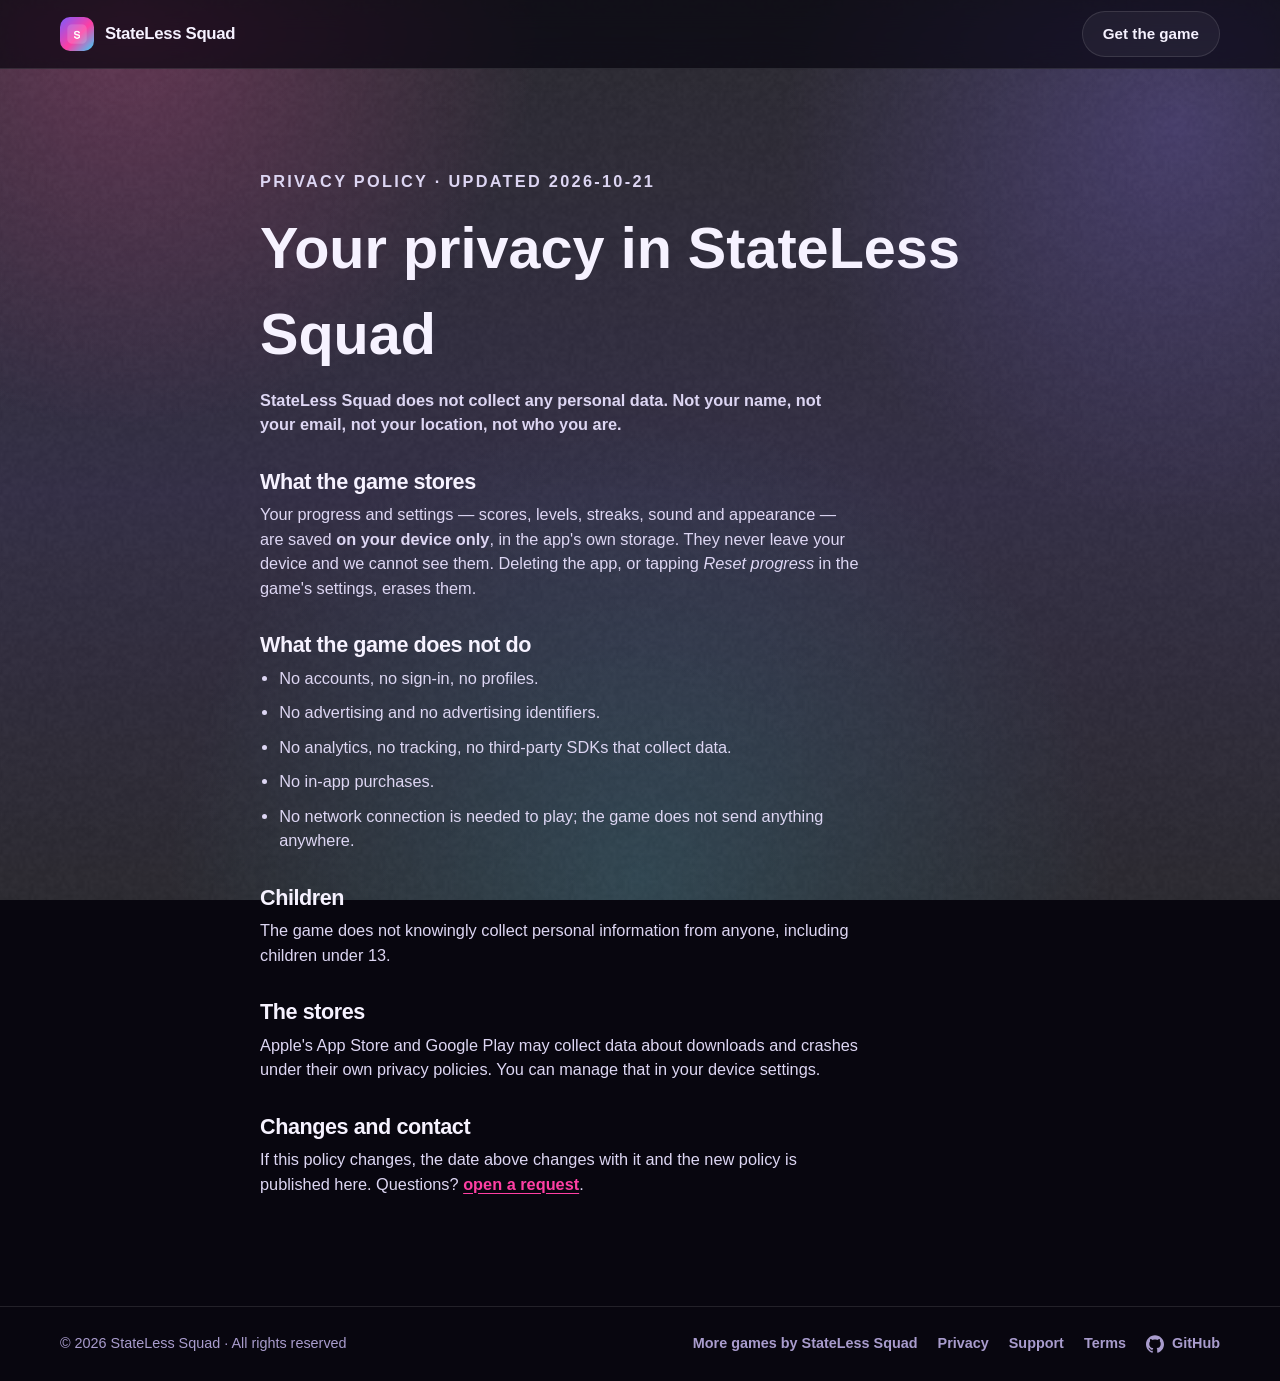
==== privacy/index.html @ 370c6817 "Initial commit" ====
<!doctype html>
<html lang="en" data-theme="dark">
<head>
  <meta charset="utf-8">
  <meta name="viewport" content="width=device-width, initial-scale=1, viewport-fit=cover">
  <meta name="color-scheme" content="dark">
  <title>Privacy policy — StateLess Squad</title>
  <meta name="description" content="How StateLess Squad by StateLess Squad handles your data: it collects none, and your progress stays on your device.">
  <meta name="robots" content="index, follow, max-image-preview:large">
  <meta name="keywords" content="games, puzzle, arcade, word game, 3d, offline games">
  <link rel="canonical" href="https://statelesssquad.github.io/sample-app-skeleton-public/privacy/">
  <meta property="og:type" content="website">
  <meta property="og:site_name" content="StateLess Squad">
  <meta property="og:locale" content="en_US">
  <meta property="og:title" content="Privacy policy — StateLess Squad">
  <meta property="og:description" content="How StateLess Squad by StateLess Squad handles your data: it collects none, and your progress stays on your device.">
  <meta property="og:image" content="https://statelesssquad.github.io/sample-app-skeleton-public/assets/og.png">
  <meta property="og:image:width" content="1200">
  <meta property="og:image:height" content="630">
  <meta property="og:image:alt" content="StateLess Squad: One kit. Every kind of game.">
  <meta property="og:url" content="https://statelesssquad.github.io/sample-app-skeleton-public/privacy/">
  <meta name="twitter:card" content="summary_large_image">
  <meta name="twitter:title" content="Privacy policy — StateLess Squad">
  <meta name="twitter:description" content="How StateLess Squad by StateLess Squad handles your data: it collects none, and your progress stays on your device.">
  <meta name="twitter:image" content="https://statelesssquad.github.io/sample-app-skeleton-public/assets/og.png">
  <meta name="twitter:image:alt" content="StateLess Squad: One kit. Every kind of game.">
  <meta name="theme-color" content="#08060f">
  <meta name="apple-mobile-web-app-title" content="StateLess Squad">
  <link rel="manifest" href="../manifest.webmanifest">
  <link rel="icon" href="../assets/favicon.png">
  <link rel="apple-touch-icon" href="../assets/icon.png">
  
  <link rel="stylesheet" href="../assets/style.css">
  
</head>
<body>
  <svg width="0" height="0" style="position:absolute" aria-hidden="true" focusable="false">
<symbol id="mark-apple" viewBox="0 0 24 24"><path fill="currentColor" d="M12.152 6.896c-.948 0-2.415-1.078-3.96-1.04-2.04.027-3.91 1.183-4.961 3.014-2.117 3.675-.546 9.103 1.519 12.09 1.013 1.454 2.208 3.09 3.792 3.039 1.52-.065 2.09-.987 3.935-.987 1.831 0 2.35.987 3.96.948 1.637-.026 2.676-1.48 3.676-2.948 1.156-1.688 1.636-3.325 1.662-3.415-.039-.013-3.182-1.221-3.22-4.857-.026-3.04 2.48-4.494 2.597-4.559-1.429-2.09-3.623-2.324-4.39-2.376-2-.156-3.675 1.09-4.61 1.09zM15.53 3.83c.843-1.012 1.4-2.427 1.245-3.83-1.207.052-2.662.805-3.532 1.818-.78.896-1.454 2.338-1.273 3.714 1.338.104 2.715-.688 3.559-1.701"/></symbol>
<symbol id="mark-play" viewBox="0 0 24 24"><path fill="#00A0FF" d="M1.1 1.4C1 1.7 1 2.1 1 2.6v18.8c0 .5 0 .9.1 1.2l.1.1L12 12l.1-.1L1.2 1.3l-.1.1z"/><path fill="#FFD400" d="M15.1 8.4l-3.1-3.1-.1.1L4.3 13l.1.1 7.6 7.6 3.1-3.1c.8-.8.8-2 0-2.8l-3-2.7z"/><path fill="#F342A9" d="M15.1 8.4L12 5.3 1.1 16.2c.2.2.4.3.7.5l11.2-6.3 2.1-2z"/><path fill="#20A5F7" d="M15.1 15.2L3.9 9.9c-.3-.2-.5-.3-.7-.5L15 1.6c.9-.8 1.6-.5 2 .1l6.9 6.9c.8.8.8 2 0 2.8l-6.8 6.8z"/></symbol>
<symbol id="mark-web" viewBox="0 0 24 24"><path fill="currentColor" d="M12 2a10 10 0 1 0 0 20 10 10 0 0 0 0-20Zm6.9 6h-3a15.7 15.7 0 0 0-1.4-3.6A8 8 0 0 1 18.9 8ZM12 4.1c.8 1.1 1.5 2.4 1.9 3.9h-3.8c.4-1.5 1.1-2.8 1.9-3.9ZM4.3 14a8.2 8.2 0 0 1 0-4h3.4a16.5 16.5 0 0 0 0 4H4.3Zm.8 2h3a15.7 15.7 0 0 0 1.4 3.6A8 8 0 0 1 5.1 16Zm3-8h-3a8 8 0 0 1 4.4-3.6A15.7 15.7 0 0 0 8.1 8ZM12 19.9c-.8-1.1-1.5-2.4-1.9-3.9h3.8c-.4 1.5-1.1 2.8-1.9 3.9Zm2.3-5.9H9.7a14.7 14.7 0 0 1 0-4h4.6a14.7 14.7 0 0 1 0 4Zm.3 5.6a15.7 15.7 0 0 0 1.4-3.6h3a8 8 0 0 1-4.4 3.6Zm1.7-5.6a16.5 16.5 0 0 0 0-4h3.4a8.2 8.2 0 0 1 0 4h-3.4Z"/></symbol>
<symbol id="mark-github" viewBox="0 0 24 24"><path fill="currentColor" d="M12 .297c-6.63 0-12 5.373-12 12 0 5.303 3.438 9.8 8.205 11.385.6.113.82-.258.82-.577 0-.285-.01-1.04-.015-2.04-3.338.724-4.042-1.61-4.042-1.61C4.422 18.07 3.633 17.7 3.633 17.7c-1.087-.744.084-.729.084-.729 1.205.084 1.838 1.236 1.838 1.236 1.07 1.835 2.809 1.305 3.495.998.108-.776.417-1.305.76-1.605-2.665-.3-5.466-1.332-5.466-5.93 0-1.31.465-2.38 1.235-3.22-.135-.303-.54-1.523.105-3.176 0 0 1.005-.322 3.3 1.23.96-.267 1.98-.399 3-.405 1.02.006 2.04.138 3 .405 2.28-1.552 3.285-1.23 3.285-1.23.645 1.653.24 2.873.12 3.176.765.84 1.23 1.91 1.23 3.22 0 4.61-2.805 5.625-5.475 5.92.42.36.81 1.096.81 2.22 0 1.606-.015 2.896-.015 3.286 0 .315.21.69.825.57C20.565 22.092 24 17.592 24 12.297c0-6.627-5.373-12-12-12"/></symbol>
</svg>
  <div class="aurora" aria-hidden="true"></div>
  <div class="grain" aria-hidden="true"></div>
  <header class="nav">
    <div class="wrap">
      <a class="logo" href="../">
        <img src="../assets/icon.png" alt="" width="34" height="34">
        StateLess Squad
      </a>
      <a class="btn btn-ghost" href="../#get">Get the game</a>
    </div>
  </header>
  <main id="top"><article class="legal">
    <div class="wrap narrow">
      <p class="eyebrow">Privacy policy · updated 2026-10-21</p>
      <h1>Your privacy in StateLess Squad</h1>
      <p class="lede">StateLess Squad does not collect any personal data. Not your name, not your email, not your location, not who you are.</p>

      <h2>What the game stores</h2>
      <p>Your progress and settings — scores, levels, streaks, sound and appearance — are saved <strong>on your device only</strong>, in the app's own storage. They never leave your device and we cannot see them. Deleting the app, or tapping <em>Reset progress</em> in the game's settings, erases them.</p>

      <h2>What the game does not do</h2>
      <ul>
        <li>No accounts, no sign-in, no profiles.</li>
        <li>No advertising and no advertising identifiers.</li>
        <li>No analytics, no tracking, no third-party SDKs that collect data.</li>
        <li>No in-app purchases.</li>
        <li>No network connection is needed to play; the game does not send anything anywhere.</li>
      </ul>

      
      
      

      <h2>Children</h2><p>The game does not knowingly collect personal information from anyone, including children under 13.</p>

      <h2>The stores</h2>
      <p>Apple's App Store and Google Play may collect data about downloads and crashes under their own privacy policies. You can manage that in your device settings.</p>

      <h2>Changes and contact</h2>
      <p>If this policy changes, the date above changes with it and the new policy is published here. Questions? <a href="https://github.com/StatelessSquad/sample-app-skeleton-public/issues" rel="noopener">open a request</a>.</p>
    </div>
  </article></main>
  <footer>
    <div class="wrap">
      <span>&copy; 2026 StateLess Squad · All rights reserved</span>
      <nav aria-label="Legal">
        <a href="https://statelesssquad.github.io/stateless-squad-game-publisher-public/">More games by StateLess Squad</a>
        <a href="../privacy/">Privacy</a>
        <a href="../support/">Support</a>
        <a href="../terms/">Terms</a>
        <a href="https://github.com/StatelessSquad/sample-app-skeleton-public"><svg class="mark" aria-hidden="true"><use href="#mark-github"/></svg>GitHub</a>
      </nav>
    </div>
  </footer>
  <script src="../assets/app.js" defer></script>
</body>
</html>
---- assets/style.css ----
/* The product page — StateLess-Cube's public page, as a template.
 *
 * The same lessons as the games apply: no blur filters on big surfaces, no
 * animated shadows, motion on the compositor only (transform / opacity).
 * The generator writes the game's colours into the tokens at the top.
 */

:root {
  --accent: #ff3fa4;
  --accent2: #7c5cff;
  --accent3: #31d8ff;
  --grad: linear-gradient(110deg, var(--accent), var(--accent2) 52%, var(--accent3));
  --radius: 28px;
  --ease: cubic-bezier(0.2, 0.8, 0.2, 1);
  --max: 1160px;
  --pad: clamp(20px, 5vw, 40px);
  --bg: #08060f;
  --bg2: #150e2e;
  --surface: rgba(255, 255, 255, 0.05);
  --surface-2: rgba(255, 255, 255, 0.1);
  --border: rgba(255, 255, 255, 0.11);
  --text: #f6f2ff;
  --text-2: #ddd6f3;
  --muted: #a99ccd;
  --shadow: rgba(8, 4, 24, 0.6);
  --phone: linear-gradient(160deg, #3b3160, #16122a 45%, #2a2347);
  --glow: 32%;
  --grain: 0.3;
  color-scheme: dark;
}

* {
  box-sizing: border-box;
  margin: 0;
  padding: 0;
}

html {
  scroll-behavior: smooth;
  overflow-x: clip;
}

body {
  font-family:
    ui-rounded, "SF Pro Rounded", -apple-system, BlinkMacSystemFont, "Segoe UI", Inter, Roboto, Arial,
    sans-serif;
  background: var(--bg);
  color: var(--text);
  line-height: 1.5;
  -webkit-font-smoothing: antialiased;
  overflow-x: hidden;
}

img,
video,
svg {
  display: block;
  max-width: 100%;
}

img {
  height: auto;
}

a {
  color: inherit;
  text-decoration: none;
}

/* -- ambient backdrop (gradients only, no blur filters) ------------------ */

.aurora {
  position: fixed;
  inset: 0;
  z-index: -2;
  pointer-events: none;
  background:
    radial-gradient(
      52vw 52vw at 10% 2%,
      color-mix(in srgb, var(--accent) var(--glow), transparent),
      transparent 62%
    ),
    radial-gradient(
      48vw 48vw at 92% 14%,
      color-mix(in srgb, var(--accent2) var(--glow), transparent),
      transparent 64%
    ),
    radial-gradient(
      56vw 56vw at 50% 98%,
      color-mix(in srgb, var(--accent3) calc(var(--glow) * 0.6), transparent),
      transparent 66%
    ),
    linear-gradient(180deg, var(--bg), var(--bg2) 55%, var(--bg));
}

.grain {
  position: fixed;
  inset: 0;
  z-index: -1;
  pointer-events: none;
  opacity: var(--grain);
  background-image: url("grain.png");
  background-size: 180px;
}

.wrap {
  width: min(100% - (var(--pad) * 2), var(--max));
  margin-inline: auto;
}

.narrow {
  --max: 760px;
}

/* -- nav ----------------------------------------------------------------- */

.nav {
  position: sticky;
  top: 0;
  z-index: 20;
  background: color-mix(in srgb, var(--bg) 72%, transparent);
  backdrop-filter: saturate(150%) blur(14px);
  -webkit-backdrop-filter: saturate(150%) blur(14px);
  border-bottom: 1px solid var(--border);
}

.nav .wrap {
  display: flex;
  align-items: center;
  justify-content: space-between;
  gap: 16px;
  height: 68px;
}

.logo {
  display: inline-flex;
  align-items: center;
  gap: 11px;
  font-weight: 800;
  font-size: 1.05rem;
  letter-spacing: -0.02em;
}

.logo img {
  border-radius: 10px;
}

.btn {
  display: inline-flex;
  align-items: center;
  gap: 9px;
  padding: 11px 20px;
  border-radius: 999px;
  font-weight: 700;
  font-size: 0.95rem;
  border: 1px solid var(--border);
  background: var(--surface);
  color: var(--text);
  transition:
    transform 0.2s var(--ease),
    background 0.2s var(--ease);
}

.btn:hover {
  transform: translateY(-2px);
  background: var(--surface-2);
}

/* -- store buttons ------------------------------------------------------- */

.stores {
  display: flex;
  flex-wrap: wrap;
  gap: 14px;
}

.store {
  display: inline-flex;
  align-items: center;
  gap: 12px;
  padding: 12px 22px 12px 18px;
  border-radius: 999px;
  border: 1px solid var(--border);
  background: var(--surface);
  font-weight: 700;
  line-height: 1.15;
  transition:
    transform 0.2s var(--ease),
    background 0.2s var(--ease);
}

a.store:hover {
  transform: translateY(-2px);
  background: var(--surface-2);
}

.store small {
  display: block;
  font-weight: 600;
  font-size: 0.72rem;
  letter-spacing: 0.02em;
  color: var(--muted);
}

.mark {
  width: 22px;
  height: 22px;
  flex: none;
}

.mark-apple {
  margin-top: -2px;
}

/* -- hero ---------------------------------------------------------------- */

.hero {
  padding: clamp(36px, 6vw, 74px) 0 clamp(20px, 3vw, 40px);
  overflow-x: clip;
}

.hero .wrap {
  display: grid;
  grid-template-columns: 1fr minmax(280px, 0.86fr);
  align-items: center;
  gap: clamp(28px, 5vw, 70px);
}

.hero-copy {
  min-width: 0;
}

h1 {
  font-size: clamp(2.6rem, 7.4vw, 6rem);
}

/* The wordmark fits its column whatever the name's length: ~0.56em a letter. */
.hero h1 {
  font-size: clamp(2.2rem, min(7.4vw, calc(min(46vw, 560px) / (var(--chars, 8) * 0.56))), 6rem);
  font-weight: 800;
  line-height: 0.94;
  letter-spacing: -0.045em;
  text-wrap: balance;
}

.grad {
  background: var(--grad);
  -webkit-background-clip: text;
  background-clip: text;
  color: transparent;
}

.lede {
  margin-top: 18px;
  font-size: clamp(1.15rem, 2.2vw, 1.6rem);
  font-weight: 600;
  color: var(--muted);
  text-wrap: pretty;
}

.hero .stores {
  margin-top: clamp(26px, 4vw, 38px);
}

.hero-media {
  position: relative;
  display: flex;
  justify-content: center;
}

.phone {
  position: relative;
  width: clamp(230px, 27vw, 310px);
  aspect-ratio: 9 / 19.5;
  border-radius: 44px;
  padding: 9px;
  background: var(--phone);
  box-shadow:
    0 2px 0 rgba(255, 255, 255, 0.16) inset,
    0 40px 90px var(--shadow),
    0 0 90px color-mix(in srgb, var(--accent2) 35%, transparent);
  animation: float 7s ease-in-out infinite;
}

.phone video,
.phone .screen {
  width: 100%;
  height: 100%;
  object-fit: cover;
  object-position: top;
  border-radius: 36px;
  background: var(--bg2);
}

.notch {
  position: absolute;
  top: 18px;
  left: 50%;
  transform: translateX(-50%);
  width: 31%;
  height: 20px;
  border-radius: 999px;
  background: #0a0714;
  z-index: 2;
}

.video-play {
  position: absolute;
  left: 50%;
  bottom: 22px;
  transform: translateX(-50%);
  display: inline-flex;
  align-items: center;
  gap: 8px;
  padding: 10px 18px;
  border: 0;
  border-radius: 999px;
  background: var(--grad);
  color: #fff;
  font: inherit;
  font-weight: 700;
  cursor: pointer;
}

.video-play[hidden] {
  display: none;
}

.peek {
  position: absolute;
  top: 50%;
  width: clamp(130px, 17vw, 200px);
  border-radius: 24px;
  border: 1px solid var(--border);
  opacity: 0.5;
  pointer-events: none;
}

.peek-l {
  left: 0;
  transform: translateY(-54%) rotate(-11deg);
}

.peek-r {
  right: 0;
  transform: translateY(-46%) rotate(11deg);
}

@keyframes float {
  50% {
    transform: translateY(-14px);
  }
}

/* -- the rules, in three words ------------------------------------------- */

.rules {
  padding: clamp(24px, 4vw, 44px) 0;
}

.rules .wrap {
  display: flex;
  flex-wrap: wrap;
  justify-content: center;
  gap: clamp(14px, 4vw, 44px);
}

.rule {
  display: inline-flex;
  align-items: center;
  gap: 12px;
  padding: 14px 26px;
  border-radius: 999px;
  border: 1px solid var(--border);
  background: var(--surface);
  font-size: clamp(1rem, 2vw, 1.2rem);
  font-weight: 700;
}

.rule span {
  font-size: 1.4em;
  line-height: 1;
}

/* -- feature blocks ------------------------------------------------------ */

.feature {
  padding: clamp(44px, 6vw, 84px) 0;
}

.feature .wrap {
  display: grid;
  grid-template-columns: 1fr 1fr;
  align-items: center;
  gap: clamp(30px, 6vw, 80px);
}

.feature-flip .feature-copy {
  order: 2;
}

h2 {
  font-size: clamp(2rem, 5.4vw, 3.9rem);
  font-weight: 800;
  line-height: 1;
  letter-spacing: -0.04em;
  text-wrap: balance;
}

.feature-copy p {
  margin-top: 16px;
  font-size: clamp(1.05rem, 2vw, 1.35rem);
  font-weight: 600;
  color: var(--muted);
}

.feature-art {
  display: flex;
  justify-content: center;
  min-width: 0;
}

.single img,
.fan img {
  border-radius: 26px;
  border: 1px solid var(--border);
  box-shadow: 0 30px 70px var(--shadow);
}

.single img {
  width: clamp(210px, 25vw, 290px);
}

.fan {
  position: relative;
  display: flex;
  justify-content: center;
  align-items: center;
  max-width: 100%;
}

/* The overlap is margin, not transform, so the row really is this narrow. */
.fan img {
  width: clamp(132px, 15.5vw, 195px);
}

.fan img:first-child {
  transform: rotate(-9deg);
  margin-right: clamp(-54px, -4.2vw, -30px);
  z-index: 1;
}

.fan img:nth-child(2) {
  position: relative;
  z-index: 3;
}

.fan img:last-child {
  transform: rotate(9deg);
  margin-left: clamp(-54px, -4.2vw, -30px);
  z-index: 2;
}

.section-title {
  font-size: clamp(1.6rem, 3.6vw, 2.6rem);
  text-align: center;
  margin-bottom: clamp(20px, 3vw, 32px);
}

/* -- the worlds shelf ---------------------------------------------------- */

.worlds {
  padding: clamp(20px, 4vw, 40px) 0 clamp(50px, 8vw, 90px);
}

.shelf {
  display: grid;
  grid-template-columns: repeat(var(--narrow, 3), 1fr);
  gap: 12px;
}

@media (min-width: 1000px) {
  .shelf {
    grid-template-columns: repeat(var(--wide, 9), 1fr);
  }
}

.world {
  display: flex;
  flex-direction: column;
  align-items: center;
  gap: 10px;
  padding: 18px 10px;
  border-radius: 22px;
  border: 1px solid var(--border);
  background: var(--surface);
  font-weight: 700;
  font-size: 0.95rem;
  text-align: center;
  transition:
    transform 0.2s var(--ease),
    background 0.2s var(--ease);
}

.world:hover {
  transform: translateY(-4px);
  background: var(--surface-2);
}

.dot {
  display: grid;
  place-items: center;
  width: 46px;
  height: 46px;
  border-radius: 15px;
  font-size: 1.3rem;
  color: #130d24;
  box-shadow: 0 8px 20px var(--shadow);
}

/* -- modes ----------------------------------------------------------------- */

.modes {
  padding: clamp(30px, 5vw, 60px) 0;
}

.mode-grid {
  display: grid;
  grid-template-columns: repeat(auto-fit, minmax(220px, 1fr));
  gap: 14px;
}

.mode {
  padding: 24px;
  border-radius: var(--radius);
  border: 1px solid var(--border);
  background: var(--surface);
}

.mode-icon {
  font-size: 2rem;
}

.mode h3 {
  margin-top: 10px;
  font-size: 1.25rem;
  letter-spacing: -0.02em;
}

.mode p {
  margin-top: 6px;
  color: var(--muted);
  font-weight: 600;
}

/* -- get it -------------------------------------------------------------- */

.get {
  padding: 0 0 clamp(60px, 9vw, 110px);
}

.get .wrap {
  display: flex;
  flex-direction: column;
  align-items: center;
  gap: 22px;
  padding: clamp(42px, 7vw, 76px) var(--pad);
  border-radius: var(--radius);
  border: 1px solid var(--border);
  background:
    radial-gradient(70% 120% at 50% 0%, color-mix(in srgb, var(--accent2) 30%, transparent), transparent 70%),
    var(--surface);
  text-align: center;
}

.get img {
  border-radius: 22px;
  box-shadow: 0 20px 50px var(--shadow);
}

.get-line {
  margin-top: -8px;
  color: var(--muted);
  font-weight: 600;
  font-size: 1.1rem;
}

.get .stores {
  justify-content: center;
}

.promises {
  display: flex;
  flex-wrap: wrap;
  justify-content: center;
  gap: 8px 18px;
  list-style: none;
  color: var(--muted);
  font-weight: 700;
  font-size: 0.9rem;
}

.promises li::before {
  content: "✓ ";
  color: var(--accent);
}

/* -- questions and the legal pages ------------------------------------------ */

.faq {
  padding: 0 0 clamp(50px, 8vw, 90px);
}

.faq .wrap {
  max-width: 760px;
}

details {
  border-bottom: 1px solid var(--border);
  padding: 16px 0;
}

summary {
  cursor: pointer;
  font-weight: 750;
  font-size: 1.05rem;
  list-style: none;
}

summary::-webkit-details-marker {
  display: none;
}

summary::after {
  content: "+";
  float: right;
  color: var(--muted);
  font-weight: 600;
}

details[open] summary::after {
  content: "−";
}

details p {
  margin-top: 8px;
  color: var(--muted);
  font-weight: 550;
}

.legal {
  padding: clamp(40px, 7vw, 90px) 0 clamp(60px, 9vw, 110px);
}

.legal h1 {
  font-size: clamp(2.2rem, 6vw, 3.6rem);
}

.legal h2 {
  font-size: 1.35rem;
  letter-spacing: -0.02em;
  margin-top: 34px;
}

.legal p,
.legal li {
  margin-top: 10px;
  color: var(--text-2);
  font-size: 1.02rem;
  max-width: 66ch;
}

.legal ul {
  padding-left: 1.2em;
}

.legal a,
.legal summary + p a {
  color: var(--accent);
  font-weight: 700;
  text-decoration: underline;
  text-underline-offset: 3px;
}

.legal details {
  margin-top: 6px;
}

.eyebrow {
  font-size: 0.78rem;
  font-weight: 800;
  letter-spacing: 0.14em;
  text-transform: uppercase;
  color: var(--muted);
  margin-bottom: 12px;
}

/* -- footer -------------------------------------------------------------- */

footer {
  border-top: 1px solid var(--border);
  padding: 26px 0;
  color: var(--muted);
  font-size: 0.9rem;
}

footer .wrap {
  display: flex;
  align-items: center;
  justify-content: space-between;
  gap: 16px;
}

footer nav {
  display: flex;
  flex-wrap: wrap;
  gap: 8px 20px;
}

footer a {
  display: inline-flex;
  align-items: center;
  gap: 8px;
  font-weight: 700;
}

footer a:hover {
  color: var(--text);
}

footer .mark {
  width: 18px;
  height: 18px;
}

a:focus-visible,
button:focus-visible,
summary:focus-visible {
  outline: 2px solid var(--accent);
  outline-offset: 3px;
  border-radius: 8px;
}

/* -- reveal on scroll (only hidden when JS can bring it back) ------------ */

.js .reveal {
  opacity: 0;
  transform: translateY(20px);
}

.js .reveal.in {
  opacity: 1;
  transform: none;
  transition:
    opacity 0.7s var(--ease),
    transform 0.7s var(--ease);
}

/* -- narrow screens ------------------------------------------------------ */

@media (max-width: 900px) {
  .hero .wrap,
  .feature .wrap {
    grid-template-columns: 1fr;
    text-align: center;
  }

  .hero .stores,
  .rules .wrap {
    justify-content: center;
  }

  .hero-copy {
    display: flex;
    flex-direction: column;
    align-items: center;
  }

  .hero h1 {
    font-size: clamp(2rem, calc((100vw - 48px) / (var(--chars, 8) * 0.56)), 4.4rem);
  }

  .hero-media {
    margin-top: 10px;
  }

  .feature-flip .feature-copy {
    order: 0;
  }

  .phone {
    width: clamp(240px, 62vw, 300px);
  }

  .peek {
    width: clamp(120px, 30vw, 170px);
  }

  .single img {
    width: clamp(200px, 58vw, 280px);
  }

  .fan img {
    width: 30vw;
    max-width: 180px;
  }

  .fan img:first-child {
    margin-right: -6vw;
  }

  .fan img:last-child {
    margin-left: -6vw;
  }

  footer .wrap {
    flex-direction: column;
  }
}

@media (max-width: 420px) {
  .peek {
    display: none;
  }

  .rules .wrap {
    gap: 9px;
  }

  .rule {
    padding: 12px 15px;
    gap: 7px;
    font-size: 0.95rem;
  }

  .rule span {
    font-size: 1.2em;
  }

  .store {
    flex: 1 1 100%;
    justify-content: center;
  }
}

@media (prefers-reduced-motion: reduce) {
  html {
    scroll-behavior: auto;
  }

  .phone {
    animation: none;
  }

  * {
    transition-duration: 0.01ms !important;
  }
}

/* == the immersive layout ===================================================
 * site.json "layout": "immersive". The game fills the hero edge to edge and
 * the features are full-bleed chapters. Same rules as above: gradients, not
 * blur filters; motion is transform and opacity; all of it stops under
 * prefers-reduced-motion.
 */

/* clip, not hidden: a hidden body is a scroll container, and the pinned sequence would not stick. */
body.immersive {
  overflow-x: clip;
}

/* The game is the light here: a deeper, quieter backdrop. */
.immersive .aurora {
  opacity: 0.5;
}

.immersive .grain {
  opacity: calc(var(--grain) * 0.4);
}

.immersive .nav {
  position: fixed;
  inset: 0 0 auto;
  background: transparent;
  border-bottom-color: transparent;
  backdrop-filter: none;
  -webkit-backdrop-filter: none;
  transition:
    background 0.3s var(--ease),
    border-color 0.3s var(--ease);
}

.immersive .nav.scrolled {
  background: color-mix(in srgb, var(--bg) 78%, transparent);
  border-bottom-color: var(--border);
  backdrop-filter: saturate(150%) blur(14px);
  -webkit-backdrop-filter: saturate(150%) blur(14px);
}

.immersive .eyebrow {
  color: var(--accent);
}

/* -- hero: the game, full screen ------------------------------------------ */

.hero-x {
  position: relative;
  min-height: 100svh;
  display: flex;
  align-items: flex-end;
  padding: 120px 0 clamp(72px, 12vh, 132px);
  overflow: hidden;
  isolation: isolate;
}

.hero-x-stage,
.hero-x-stage > * {
  position: absolute;
  inset: 0;
  width: 100%;
  height: 100%;
}

.hero-x-stage {
  z-index: -1;
  background: var(--bg2);
}

.hero-x-poster img,
.hero-x-video {
  width: 100%;
  height: 100%;
  object-fit: cover;
  object-position: 50% 40%;
}

/* The video fades in over its poster once it plays: no black flash. */
.hero-x-video {
  opacity: 0;
  transition: opacity 0.8s var(--ease);
}

.hero-x-video.playing {
  opacity: 1;
}

.fx {
  pointer-events: none;
}

.hero-x-shade {
  background:
    linear-gradient(90deg, var(--bg) 0%, color-mix(in srgb, var(--bg) 82%, transparent) 30%, transparent 62%),
    linear-gradient(0deg, var(--bg) 0%, color-mix(in srgb, var(--bg) 40%, transparent) 26%, transparent 46%),
    linear-gradient(180deg, color-mix(in srgb, var(--bg) 70%, transparent) 0%, transparent 18%);
}

/* A soft light that follows the pointer (moved with transform only). */
.hero-x-glow {
  width: 46vmax;
  height: 46vmax;
  inset: auto;
  left: 0;
  top: 0;
  border-radius: 50%;
  background: radial-gradient(closest-side, color-mix(in srgb, var(--accent) 30%, transparent), transparent);
  opacity: 0;
  transform: translate(-50%, -50%);
  transition: opacity 0.6s var(--ease);
  mix-blend-mode: screen;
  pointer-events: none;
}

.hero-x-glow.on {
  opacity: 1;
}

.hero-x-copy {
  position: relative;
}

.hero-x h1 {
  font-size: clamp(4rem, min(15vw, calc(84vw / (var(--chars, 8) * 0.6))), 13rem);
  font-weight: 850;
  line-height: 0.86;
  letter-spacing: -0.06em;
  margin-left: -0.04em;
}

.hero-x h1 .grad {
  background-size: 220% 100%;
  animation: shimmer 6s ease-in-out infinite alternate;
}

.hero-x .lede {
  color: var(--text-2);
  font-size: clamp(1.25rem, 2.6vw, 2rem);
  max-width: 22ch;
}

.hero-x .stores {
  margin-top: clamp(24px, 4vh, 40px);
}

.immersive .store {
  background: color-mix(in srgb, var(--bg) 55%, transparent);
  backdrop-filter: blur(10px);
  -webkit-backdrop-filter: blur(10px);
}

.hero-x-in {
  animation: rise 1s var(--ease) both;
}

.hero-x-in:nth-child(2) {
  animation-delay: 0.08s;
}

.hero-x-in:nth-child(3) {
  animation-delay: 0.2s;
}

.hero-x-in:nth-child(4) {
  animation-delay: 0.32s;
}

.scroll-cue {
  position: absolute;
  left: 50%;
  bottom: 22px;
  width: 26px;
  height: 42px;
  margin-left: -13px;
  border-radius: 999px;
  border: 2px solid color-mix(in srgb, var(--text) 45%, transparent);
}

.scroll-cue span {
  position: absolute;
  left: 50%;
  top: 8px;
  width: 4px;
  height: 8px;
  margin-left: -2px;
  border-radius: 2px;
  background: var(--text);
  animation: cue 1.8s var(--ease) infinite;
}

@keyframes shimmer {
  to {
    background-position: 100% 0;
  }
}

@keyframes rise {
  from {
    opacity: 0;
    transform: translateY(28px);
  }
}

@keyframes cue {
  60%,
  100% {
    opacity: 0;
    transform: translateY(14px);
  }
}

/* -- the rules, glowing ------------------------------------------------------ */

.immersive .rules {
  padding: clamp(40px, 7vw, 80px) 0 clamp(20px, 4vw, 40px);
}

.immersive .rule {
  font-size: clamp(1.1rem, 2.4vw, 1.5rem);
  padding: 16px 30px;
  box-shadow: 0 0 0 1px color-mix(in srgb, var(--accent) 22%, transparent) inset;
}

/* -- chapters: one big shot each ------------------------------------------- */

.chapter {
  position: relative;
  padding: clamp(60px, 10vw, 140px) 0;
}

.chapter .wrap,
.evolve .wrap {
  display: grid;
  grid-template-columns: 1fr 1fr;
  align-items: center;
  gap: clamp(30px, 6vw, 90px);
}

.chapter-flip .feature-copy {
  order: 2;
}

.chapter-no {
  font-size: clamp(3.4rem, 8vw, 6.5rem);
  font-weight: 850;
  line-height: 1;
  letter-spacing: -0.05em;
  color: transparent;
  -webkit-text-stroke: 1.5px color-mix(in srgb, var(--accent) 70%, transparent);
  margin-bottom: 10px;
}

.immersive h2 {
  font-size: clamp(2.4rem, 6vw, 4.8rem);
}

.immersive .feature-copy p:not(.chapter-no) {
  margin-top: 18px;
  font-size: clamp(1.1rem, 2vw, 1.4rem);
  font-weight: 600;
  color: var(--muted);
  max-width: 34ch;
}

.chapter-art {
  position: relative;
  display: flex;
  justify-content: center;
}

/* The light behind a shot: a gradient, never a blur. */
.chapter-art::before,
.evolve-art::before {
  content: "";
  position: absolute;
  inset: -12% -18%;
  z-index: -1;
  background:
    radial-gradient(closest-side, color-mix(in srgb, var(--accent2) 42%, transparent), transparent),
    radial-gradient(40% 40% at 70% 70%, color-mix(in srgb, var(--accent3) 30%, transparent), transparent);
}

.chapter-art img,
.evolve-art img {
  /* a phone shot is ~2.17× as tall as wide: it always fits the screen's height */
  width: min(clamp(250px, 30vw, 380px), calc((100svh - 190px) * 0.46));
  border-radius: 34px;
  box-shadow:
    0 0 0 1px color-mix(in srgb, var(--accent) 28%, transparent),
    0 50px 120px var(--shadow);
  transform: translateY(calc(var(--p, 0) * -40px));
}

/* -- the sequence: pinned, it steps through three shots ------------------- */

.evolve {
  position: relative;
  height: calc(var(--steps) * 85svh);
}

.evolve-pin {
  position: sticky;
  top: 0;
  height: 100svh;
  display: flex;
  align-items: center;
}

.steps {
  list-style: none;
  display: flex;
  flex-wrap: wrap;
  gap: 10px;
  margin-top: 28px;
}

.steps li {
  display: inline-flex;
  align-items: center;
  gap: 10px;
  padding: 10px 18px 10px 10px;
  border-radius: 999px;
  border: 1px solid var(--border);
  background: var(--surface);
  font-weight: 750;
  color: var(--muted);
  transition:
    color 0.4s var(--ease),
    background 0.4s var(--ease),
    transform 0.4s var(--ease);
}

.steps span {
  display: grid;
  place-items: center;
  width: 28px;
  height: 28px;
  border-radius: 50%;
  background: var(--surface-2);
  font-size: 0.85rem;
}

.steps li.on {
  color: var(--text);
  background: color-mix(in srgb, var(--accent2) 30%, transparent);
  transform: translateY(-2px);
}

.steps li.on span {
  background: var(--grad);
  color: #fff;
}

.evolve-art {
  position: relative;
  display: grid;
  justify-items: center;
}

.evolve-art img {
  grid-area: 1 / 1;
  opacity: 0;
  transform: scale(0.94) rotate(-2deg);
  transition:
    opacity 0.6s var(--ease),
    transform 0.8s var(--ease);
}

.evolve-art img.on {
  opacity: 1;
  transform: none;
}

.evolve-bar {
  grid-area: 2 / 1;
  width: clamp(160px, 20vw, 240px);
  height: 4px;
  margin-top: 26px;
  border-radius: 4px;
  background: var(--surface-2);
  overflow: hidden;
}

.evolve-bar i {
  display: block;
  height: 100%;
  background: var(--grad);
  transform-origin: left;
  transform: scaleX(var(--progress, 0));
}

/* -- the shelf, modes and the card ------------------------------------------ */

.immersive .world:hover .dot {
  transform: scale(1.12) rotate(-6deg);
}

.immersive .dot {
  transition: transform 0.3s var(--ease);
  box-shadow:
    0 8px 24px var(--shadow),
    0 0 26px color-mix(in srgb, var(--accent) 30%, transparent);
}

.immersive .mode {
  position: relative;
  overflow: hidden;
  padding: 30px;
}

.immersive .mode::after {
  content: "";
  position: absolute;
  inset: auto -30% -60% auto;
  width: 70%;
  aspect-ratio: 1;
  background: radial-gradient(closest-side, color-mix(in srgb, var(--accent2) 30%, transparent), transparent);
  pointer-events: none;
}

.immersive .mode-icon {
  font-size: 2.6rem;
}

@property --spin {
  syntax: "<angle>";
  inherits: false;
  initial-value: 0deg;
}

/* A light that runs round the card's edge. */
.immersive .get .wrap {
  position: relative;
  border: 0;
  isolation: isolate;
}

.immersive .get .wrap::before {
  content: "";
  position: absolute;
  inset: 0;
  z-index: -1;
  padding: 1.5px;
  border-radius: inherit;
  background:
    conic-gradient(
      from var(--spin),
      transparent 0 62%,
      var(--accent) 76%,
      var(--accent3) 84%,
      transparent 92%
    ),
    var(--border);
  -webkit-mask:
    linear-gradient(#000 0 0) content-box,
    linear-gradient(#000 0 0);
  -webkit-mask-composite: xor;
  mask-composite: exclude;
  animation: spin 7s linear infinite;
}

@keyframes spin {
  to {
    --spin: 360deg;
  }
}

/* -- phones: the shots go edge to edge -------------------------------------- */

@media (max-width: 900px) {
  .chapter .wrap,
  .evolve .wrap {
    grid-template-columns: 1fr;
    text-align: center;
  }

  .chapter-flip .feature-copy {
    order: 0;
  }

  .immersive .feature-copy p:not(.chapter-no) {
    margin-inline: auto;
  }

  .steps {
    justify-content: center;
  }

  .evolve {
    height: calc(var(--steps) * 80svh);
  }

  .evolve .wrap {
    gap: 22px;
  }

  /* the pinned sequence fits a phone's height: a compact title, one row of steps */
  .evolve-pin {
    padding-top: 64px;
  }

  .evolve .chapter-no {
    display: none;
  }

  .evolve h2 {
    font-size: clamp(1.9rem, 8vw, 2.6rem);
  }

  .immersive .evolve .feature-copy p {
    margin-top: 10px;
    font-size: 1rem;
  }

  .evolve .steps {
    flex-wrap: nowrap;
    gap: 6px;
    margin-top: 16px;
  }

  .evolve .steps li {
    padding: 6px 12px 6px 6px;
    gap: 6px;
    font-size: 0.9rem;
  }

  .evolve .steps span {
    width: 22px;
    height: 22px;
  }

  .evolve-art img {
    width: min(56vw, 20svh);
    border-radius: 22px;
  }

  .evolve-bar {
    margin-top: 14px;
  }

  .hero-x h1 {
    font-size: clamp(3.4rem, calc(88vw / (var(--chars, 8) * 0.6)), 9rem);
  }

  .chapter {
    padding-bottom: 0;
  }

  .chapter-art {
    margin-inline: calc(var(--pad) * -1);
  }

  .chapter-art img {
    width: 100%;
    border-radius: 0;
    box-shadow: none;
    -webkit-mask-image: linear-gradient(180deg, transparent, #000 8%, #000 86%, transparent);
    mask-image: linear-gradient(180deg, transparent, #000 8%, #000 86%, transparent);
  }

  .hero-x {
    align-items: flex-end;
    text-align: center;
  }

  .hero-x-copy {
    display: flex;
    flex-direction: column;
    align-items: center;
  }

  .hero-x .lede {
    margin-inline: auto;
  }

  .hero-x .stores {
    justify-content: center;
  }

  .hero-x-shade {
    background:
      linear-gradient(0deg, var(--bg) 0%, color-mix(in srgb, var(--bg) 86%, transparent) 30%, transparent 62%),
      linear-gradient(
        180deg,
        var(--bg) 0%,
        color-mix(in srgb, var(--bg) 60%, transparent) 12%,
        transparent 24%
      );
  }
}

@media (prefers-reduced-motion: reduce) {
  .hero-x-in,
  .hero-x h1 .grad,
  .scroll-cue span,
  .immersive .get .wrap::before {
    animation: none;
  }

  .chapter-art img,
  .evolve-art img {
    transform: none;
  }
}
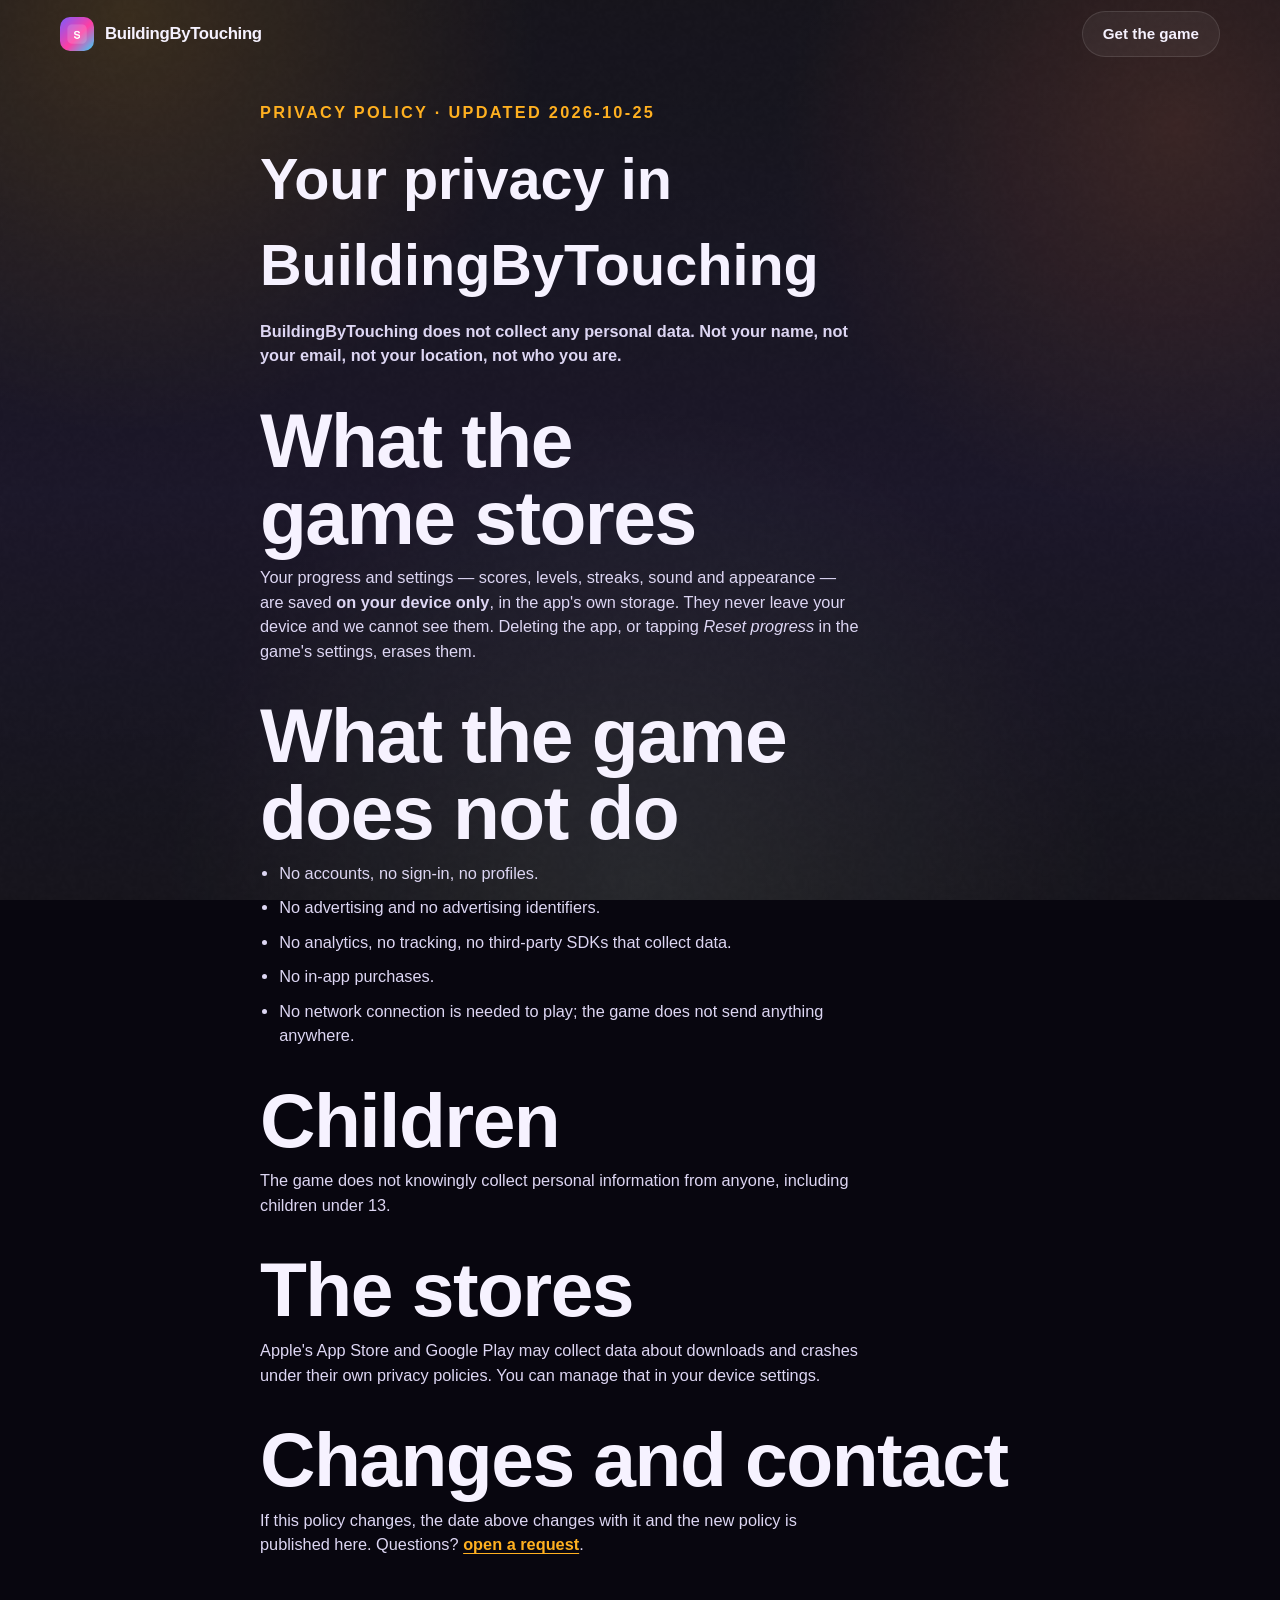
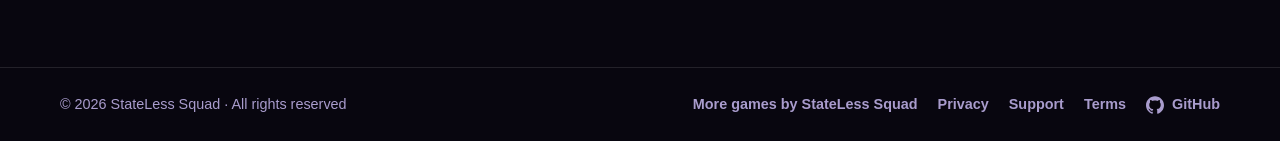
==== commit f6f8e50f: "site: publish BuildingByTouching" ====
--- a/privacy/index.html
+++ b/privacy/index.html
@@ -4,28 +4,28 @@
   <meta charset="utf-8">
   <meta name="viewport" content="width=device-width, initial-scale=1, viewport-fit=cover">
   <meta name="color-scheme" content="dark">
-  <title>Privacy policy — StateLess Squad</title>
-  <meta name="description" content="How StateLess Squad by StateLess Squad handles your data: it collects none, and your progress stays on your device.">
+  <title>Privacy policy — BuildingByTouching</title>
+  <meta name="description" content="How BuildingByTouching by StateLess Squad handles your data: it collects none, and your progress stays on your device.">
   <meta name="robots" content="index, follow, max-image-preview:large">
-  <meta name="keywords" content="games, puzzle, arcade, word game, 3d, offline games">
-  <link rel="canonical" href="https://statelesssquad.github.io/sample-app-skeleton-public/privacy/">
+  <meta name="keywords" content="3d building game, crane game, house builder, one touch, offline game">
+  <link rel="canonical" href="https://statelesssquad.github.io/buildingbytouching-public/privacy/">
   <meta property="og:type" content="website">
   <meta property="og:site_name" content="StateLess Squad">
   <meta property="og:locale" content="en_US">
-  <meta property="og:title" content="Privacy policy — StateLess Squad">
-  <meta property="og:description" content="How StateLess Squad by StateLess Squad handles your data: it collects none, and your progress stays on your device.">
-  <meta property="og:image" content="https://statelesssquad.github.io/sample-app-skeleton-public/assets/og.png">
+  <meta property="og:title" content="Privacy policy — BuildingByTouching">
+  <meta property="og:description" content="How BuildingByTouching by StateLess Squad handles your data: it collects none, and your progress stays on your device.">
+  <meta property="og:image" content="https://statelesssquad.github.io/buildingbytouching-public/assets/og.png">
   <meta property="og:image:width" content="1200">
   <meta property="og:image:height" content="630">
-  <meta property="og:image:alt" content="StateLess Squad: One kit. Every kind of game.">
-  <meta property="og:url" content="https://statelesssquad.github.io/sample-app-skeleton-public/privacy/">
+  <meta property="og:image:alt" content="BuildingByTouching: Tap. Build. Glow.">
+  <meta property="og:url" content="https://statelesssquad.github.io/buildingbytouching-public/privacy/">
   <meta name="twitter:card" content="summary_large_image">
-  <meta name="twitter:title" content="Privacy policy — StateLess Squad">
-  <meta name="twitter:description" content="How StateLess Squad by StateLess Squad handles your data: it collects none, and your progress stays on your device.">
-  <meta name="twitter:image" content="https://statelesssquad.github.io/sample-app-skeleton-public/assets/og.png">
-  <meta name="twitter:image:alt" content="StateLess Squad: One kit. Every kind of game.">
+  <meta name="twitter:title" content="Privacy policy — BuildingByTouching">
+  <meta name="twitter:description" content="How BuildingByTouching by StateLess Squad handles your data: it collects none, and your progress stays on your device.">
+  <meta name="twitter:image" content="https://statelesssquad.github.io/buildingbytouching-public/assets/og.png">
+  <meta name="twitter:image:alt" content="BuildingByTouching: Tap. Build. Glow.">
   <meta name="theme-color" content="#08060f">
-  <meta name="apple-mobile-web-app-title" content="StateLess Squad">
+  <meta name="apple-mobile-web-app-title" content="BuildingByTouching">
   <link rel="manifest" href="../manifest.webmanifest">
   <link rel="icon" href="../assets/favicon.png">
   <link rel="apple-touch-icon" href="../assets/icon.png">
@@ -33,7 +33,7 @@
   <link rel="stylesheet" href="../assets/style.css">
   
 </head>
-<body>
+<body class="immersive">
   <svg width="0" height="0" style="position:absolute" aria-hidden="true" focusable="false">
 <symbol id="mark-apple" viewBox="0 0 24 24"><path fill="currentColor" d="M12.152 6.896c-.948 0-2.415-1.078-3.96-1.04-2.04.027-3.91 1.183-4.961 3.014-2.117 3.675-.546 9.103 1.519 12.09 1.013 1.454 2.208 3.09 3.792 3.039 1.52-.065 2.09-.987 3.935-.987 1.831 0 2.35.987 3.96.948 1.637-.026 2.676-1.48 3.676-2.948 1.156-1.688 1.636-3.325 1.662-3.415-.039-.013-3.182-1.221-3.22-4.857-.026-3.04 2.48-4.494 2.597-4.559-1.429-2.09-3.623-2.324-4.39-2.376-2-.156-3.675 1.09-4.61 1.09zM15.53 3.83c.843-1.012 1.4-2.427 1.245-3.83-1.207.052-2.662.805-3.532 1.818-.78.896-1.454 2.338-1.273 3.714 1.338.104 2.715-.688 3.559-1.701"/></symbol>
 <symbol id="mark-play" viewBox="0 0 24 24"><path fill="#00A0FF" d="M1.1 1.4C1 1.7 1 2.1 1 2.6v18.8c0 .5 0 .9.1 1.2l.1.1L12 12l.1-.1L1.2 1.3l-.1.1z"/><path fill="#FFD400" d="M15.1 8.4l-3.1-3.1-.1.1L4.3 13l.1.1 7.6 7.6 3.1-3.1c.8-.8.8-2 0-2.8l-3-2.7z"/><path fill="#F342A9" d="M15.1 8.4L12 5.3 1.1 16.2c.2.2.4.3.7.5l11.2-6.3 2.1-2z"/><path fill="#20A5F7" d="M15.1 15.2L3.9 9.9c-.3-.2-.5-.3-.7-.5L15 1.6c.9-.8 1.6-.5 2 .1l6.9 6.9c.8.8.8 2 0 2.8l-6.8 6.8z"/></symbol>
@@ -46,16 +46,16 @@
     <div class="wrap">
       <a class="logo" href="../">
         <img src="../assets/icon.png" alt="" width="34" height="34">
-        StateLess Squad
+        BuildingByTouching
       </a>
       <a class="btn btn-ghost" href="../#get">Get the game</a>
     </div>
   </header>
   <main id="top"><article class="legal">
     <div class="wrap narrow">
-      <p class="eyebrow">Privacy policy · updated 2026-10-21</p>
-      <h1>Your privacy in StateLess Squad</h1>
-      <p class="lede">StateLess Squad does not collect any personal data. Not your name, not your email, not your location, not who you are.</p>
+      <p class="eyebrow">Privacy policy · updated 2026-10-25</p>
+      <h1>Your privacy in BuildingByTouching</h1>
+      <p class="lede">BuildingByTouching does not collect any personal data. Not your name, not your email, not your location, not who you are.</p>
 
       <h2>What the game stores</h2>
       <p>Your progress and settings — scores, levels, streaks, sound and appearance — are saved <strong>on your device only</strong>, in the app's own storage. They never leave your device and we cannot see them. Deleting the app, or tapping <em>Reset progress</em> in the game's settings, erases them.</p>
@@ -79,18 +79,18 @@
       <p>Apple's App Store and Google Play may collect data about downloads and crashes under their own privacy policies. You can manage that in your device settings.</p>
 
       <h2>Changes and contact</h2>
-      <p>If this policy changes, the date above changes with it and the new policy is published here. Questions? <a href="https://github.com/StatelessSquad/sample-app-skeleton-public/issues" rel="noopener">open a request</a>.</p>
+      <p>If this policy changes, the date above changes with it and the new policy is published here. Questions? <a href="https://github.com/StatelessSquad/buildingbytouching-public/issues" rel="noopener">open a request</a>.</p>
     </div>
   </article></main>
   <footer>
     <div class="wrap">
       <span>&copy; 2026 StateLess Squad · All rights reserved</span>
       <nav aria-label="Legal">
-        <a href="https://statelesssquad.github.io/stateless-squad-game-publisher-public/">More games by StateLess Squad</a>
+        <a href="https://www.statelesssquad.com/">More games by StateLess Squad</a>
         <a href="../privacy/">Privacy</a>
         <a href="../support/">Support</a>
         <a href="../terms/">Terms</a>
-        <a href="https://github.com/StatelessSquad/sample-app-skeleton-public"><svg class="mark" aria-hidden="true"><use href="#mark-github"/></svg>GitHub</a>
+        <a href="https://github.com/StatelessSquad/buildingbytouching-public"><svg class="mark" aria-hidden="true"><use href="#mark-github"/></svg>GitHub</a>
       </nav>
     </div>
   </footer>
--- a/assets/style.css
+++ b/assets/style.css
@@ -6,9 +6,9 @@
  */
 
 :root {
-  --accent: #ff3fa4;
-  --accent2: #7c5cff;
-  --accent3: #31d8ff;
+  --accent: #ffb020;
+  --accent2: #ff7a3d;
+  --accent3: #d4f2cd;
   --grad: linear-gradient(110deg, var(--accent), var(--accent2) 52%, var(--accent3));
   --radius: 28px;
   --ease: cubic-bezier(0.2, 0.8, 0.2, 1);
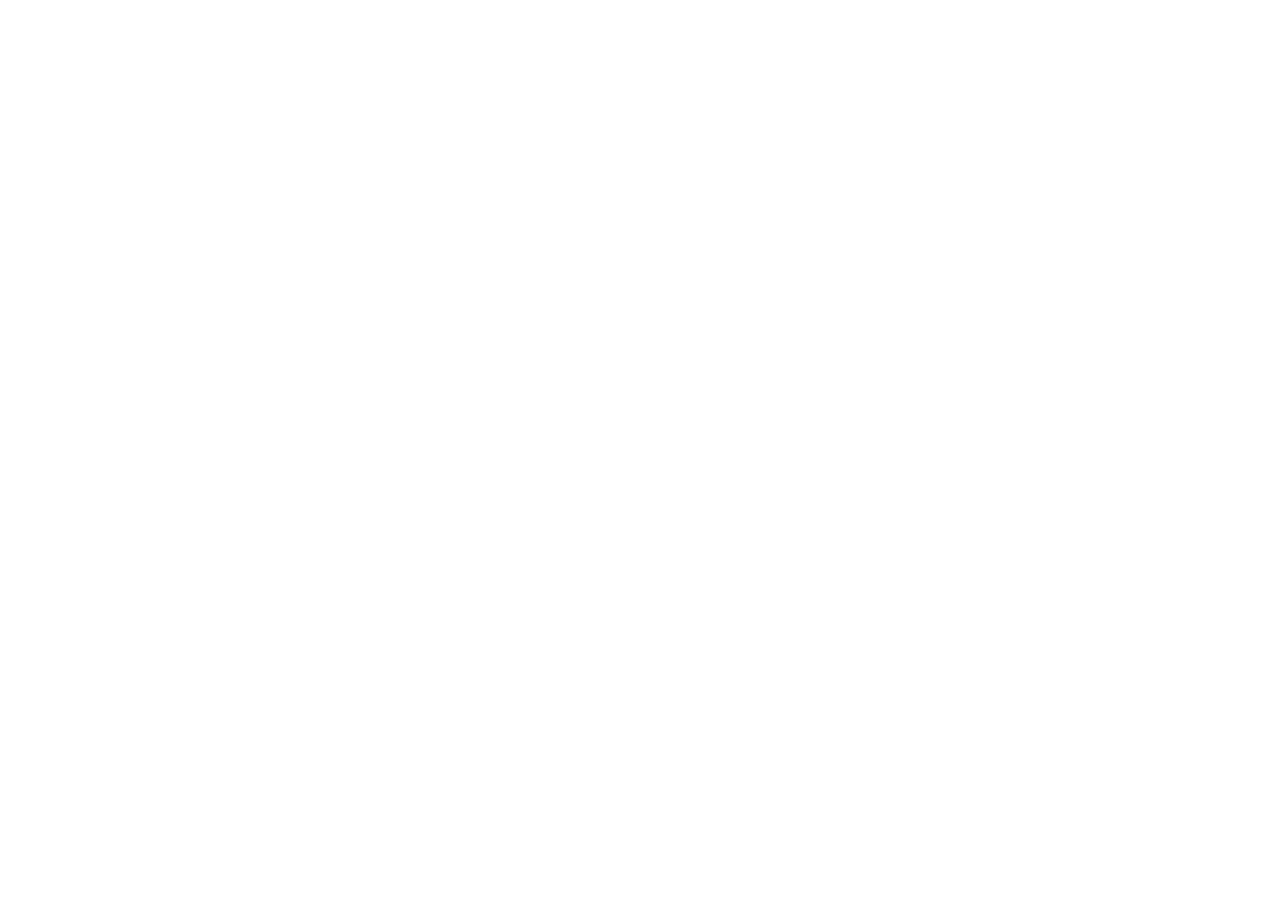
==== commit b5646850: "Moved to https://www.statelesssquad.com/buildingbytouching/" ====
--- a/privacy/index.html
+++ b/privacy/index.html
@@ -1,99 +1,13 @@
 <!doctype html>
-<html lang="en" data-theme="dark">
+<html lang="en">
 <head>
-  <meta charset="utf-8">
-  <meta name="viewport" content="width=device-width, initial-scale=1, viewport-fit=cover">
-  <meta name="color-scheme" content="dark">
-  <title>Privacy policy — BuildingByTouching</title>
-  <meta name="description" content="How BuildingByTouching by StateLess Squad handles your data: it collects none, and your progress stays on your device.">
-  <meta name="robots" content="index, follow, max-image-preview:large">
-  <meta name="keywords" content="3d building game, crane game, house builder, one touch, offline game">
-  <link rel="canonical" href="https://statelesssquad.github.io/buildingbytouching-public/privacy/">
-  <meta property="og:type" content="website">
-  <meta property="og:site_name" content="StateLess Squad">
-  <meta property="og:locale" content="en_US">
-  <meta property="og:title" content="Privacy policy — BuildingByTouching">
-  <meta property="og:description" content="How BuildingByTouching by StateLess Squad handles your data: it collects none, and your progress stays on your device.">
-  <meta property="og:image" content="https://statelesssquad.github.io/buildingbytouching-public/assets/og.png">
-  <meta property="og:image:width" content="1200">
-  <meta property="og:image:height" content="630">
-  <meta property="og:image:alt" content="BuildingByTouching: Tap. Build. Glow.">
-  <meta property="og:url" content="https://statelesssquad.github.io/buildingbytouching-public/privacy/">
-  <meta name="twitter:card" content="summary_large_image">
-  <meta name="twitter:title" content="Privacy policy — BuildingByTouching">
-  <meta name="twitter:description" content="How BuildingByTouching by StateLess Squad handles your data: it collects none, and your progress stays on your device.">
-  <meta name="twitter:image" content="https://statelesssquad.github.io/buildingbytouching-public/assets/og.png">
-  <meta name="twitter:image:alt" content="BuildingByTouching: Tap. Build. Glow.">
-  <meta name="theme-color" content="#08060f">
-  <meta name="apple-mobile-web-app-title" content="BuildingByTouching">
-  <link rel="manifest" href="../manifest.webmanifest">
-  <link rel="icon" href="../assets/favicon.png">
-  <link rel="apple-touch-icon" href="../assets/icon.png">
-  
-  <link rel="stylesheet" href="../assets/style.css">
-  
+<meta charset="utf-8">
+<title>BuildingByTouching has moved</title>
+<link rel="canonical" href="https://www.statelesssquad.com/buildingbytouching/privacy/">
+<meta http-equiv="refresh" content="0; url=https://www.statelesssquad.com/buildingbytouching/privacy/">
+<script>location.replace("https://www.statelesssquad.com/buildingbytouching/privacy/" + location.hash)</script>
 </head>
-<body class="immersive">
-  <svg width="0" height="0" style="position:absolute" aria-hidden="true" focusable="false">
-<symbol id="mark-apple" viewBox="0 0 24 24"><path fill="currentColor" d="M12.152 6.896c-.948 0-2.415-1.078-3.96-1.04-2.04.027-3.91 1.183-4.961 3.014-2.117 3.675-.546 9.103 1.519 12.09 1.013 1.454 2.208 3.09 3.792 3.039 1.52-.065 2.09-.987 3.935-.987 1.831 0 2.35.987 3.96.948 1.637-.026 2.676-1.48 3.676-2.948 1.156-1.688 1.636-3.325 1.662-3.415-.039-.013-3.182-1.221-3.22-4.857-.026-3.04 2.48-4.494 2.597-4.559-1.429-2.09-3.623-2.324-4.39-2.376-2-.156-3.675 1.09-4.61 1.09zM15.53 3.83c.843-1.012 1.4-2.427 1.245-3.83-1.207.052-2.662.805-3.532 1.818-.78.896-1.454 2.338-1.273 3.714 1.338.104 2.715-.688 3.559-1.701"/></symbol>
-<symbol id="mark-play" viewBox="0 0 24 24"><path fill="#00A0FF" d="M1.1 1.4C1 1.7 1 2.1 1 2.6v18.8c0 .5 0 .9.1 1.2l.1.1L12 12l.1-.1L1.2 1.3l-.1.1z"/><path fill="#FFD400" d="M15.1 8.4l-3.1-3.1-.1.1L4.3 13l.1.1 7.6 7.6 3.1-3.1c.8-.8.8-2 0-2.8l-3-2.7z"/><path fill="#F342A9" d="M15.1 8.4L12 5.3 1.1 16.2c.2.2.4.3.7.5l11.2-6.3 2.1-2z"/><path fill="#20A5F7" d="M15.1 15.2L3.9 9.9c-.3-.2-.5-.3-.7-.5L15 1.6c.9-.8 1.6-.5 2 .1l6.9 6.9c.8.8.8 2 0 2.8l-6.8 6.8z"/></symbol>
-<symbol id="mark-web" viewBox="0 0 24 24"><path fill="currentColor" d="M12 2a10 10 0 1 0 0 20 10 10 0 0 0 0-20Zm6.9 6h-3a15.7 15.7 0 0 0-1.4-3.6A8 8 0 0 1 18.9 8ZM12 4.1c.8 1.1 1.5 2.4 1.9 3.9h-3.8c.4-1.5 1.1-2.8 1.9-3.9ZM4.3 14a8.2 8.2 0 0 1 0-4h3.4a16.5 16.5 0 0 0 0 4H4.3Zm.8 2h3a15.7 15.7 0 0 0 1.4 3.6A8 8 0 0 1 5.1 16Zm3-8h-3a8 8 0 0 1 4.4-3.6A15.7 15.7 0 0 0 8.1 8ZM12 19.9c-.8-1.1-1.5-2.4-1.9-3.9h3.8c-.4 1.5-1.1 2.8-1.9 3.9Zm2.3-5.9H9.7a14.7 14.7 0 0 1 0-4h4.6a14.7 14.7 0 0 1 0 4Zm.3 5.6a15.7 15.7 0 0 0 1.4-3.6h3a8 8 0 0 1-4.4 3.6Zm1.7-5.6a16.5 16.5 0 0 0 0-4h3.4a8.2 8.2 0 0 1 0 4h-3.4Z"/></symbol>
-<symbol id="mark-github" viewBox="0 0 24 24"><path fill="currentColor" d="M12 .297c-6.63 0-12 5.373-12 12 0 5.303 3.438 9.8 8.205 11.385.6.113.82-.258.82-.577 0-.285-.01-1.04-.015-2.04-3.338.724-4.042-1.61-4.042-1.61C4.422 18.07 3.633 17.7 3.633 17.7c-1.087-.744.084-.729.084-.729 1.205.084 1.838 1.236 1.838 1.236 1.07 1.835 2.809 1.305 3.495.998.108-.776.417-1.305.76-1.605-2.665-.3-5.466-1.332-5.466-5.93 0-1.31.465-2.38 1.235-3.22-.135-.303-.54-1.523.105-3.176 0 0 1.005-.322 3.3 1.23.96-.267 1.98-.399 3-.405 1.02.006 2.04.138 3 .405 2.28-1.552 3.285-1.23 3.285-1.23.645 1.653.24 2.873.12 3.176.765.84 1.23 1.91 1.23 3.22 0 4.61-2.805 5.625-5.475 5.92.42.36.81 1.096.81 2.22 0 1.606-.015 2.896-.015 3.286 0 .315.21.69.825.57C20.565 22.092 24 17.592 24 12.297c0-6.627-5.373-12-12-12"/></symbol>
-</svg>
-  <div class="aurora" aria-hidden="true"></div>
-  <div class="grain" aria-hidden="true"></div>
-  <header class="nav">
-    <div class="wrap">
-      <a class="logo" href="../">
-        <img src="../assets/icon.png" alt="" width="34" height="34">
-        BuildingByTouching
-      </a>
-      <a class="btn btn-ghost" href="../#get">Get the game</a>
-    </div>
-  </header>
-  <main id="top"><article class="legal">
-    <div class="wrap narrow">
-      <p class="eyebrow">Privacy policy · updated 2026-10-25</p>
-      <h1>Your privacy in BuildingByTouching</h1>
-      <p class="lede">BuildingByTouching does not collect any personal data. Not your name, not your email, not your location, not who you are.</p>
-
-      <h2>What the game stores</h2>
-      <p>Your progress and settings — scores, levels, streaks, sound and appearance — are saved <strong>on your device only</strong>, in the app's own storage. They never leave your device and we cannot see them. Deleting the app, or tapping <em>Reset progress</em> in the game's settings, erases them.</p>
-
-      <h2>What the game does not do</h2>
-      <ul>
-        <li>No accounts, no sign-in, no profiles.</li>
-        <li>No advertising and no advertising identifiers.</li>
-        <li>No analytics, no tracking, no third-party SDKs that collect data.</li>
-        <li>No in-app purchases.</li>
-        <li>No network connection is needed to play; the game does not send anything anywhere.</li>
-      </ul>
-
-      
-      
-      
-
-      <h2>Children</h2><p>The game does not knowingly collect personal information from anyone, including children under 13.</p>
-
-      <h2>The stores</h2>
-      <p>Apple's App Store and Google Play may collect data about downloads and crashes under their own privacy policies. You can manage that in your device settings.</p>
-
-      <h2>Changes and contact</h2>
-      <p>If this policy changes, the date above changes with it and the new policy is published here. Questions? <a href="https://github.com/StatelessSquad/buildingbytouching-public/issues" rel="noopener">open a request</a>.</p>
-    </div>
-  </article></main>
-  <footer>
-    <div class="wrap">
-      <span>&copy; 2026 StateLess Squad · All rights reserved</span>
-      <nav aria-label="Legal">
-        <a href="https://www.statelesssquad.com/">More games by StateLess Squad</a>
-        <a href="../privacy/">Privacy</a>
-        <a href="../support/">Support</a>
-        <a href="../terms/">Terms</a>
-        <a href="https://github.com/StatelessSquad/buildingbytouching-public"><svg class="mark" aria-hidden="true"><use href="#mark-github"/></svg>GitHub</a>
-      </nav>
-    </div>
-  </footer>
-  <script src="../assets/app.js" defer></script>
+<body>
+<p>BuildingByTouching has moved to <a href="https://www.statelesssquad.com/buildingbytouching/privacy/">https://www.statelesssquad.com/buildingbytouching/privacy/</a>.</p>
 </body>
 </html>
